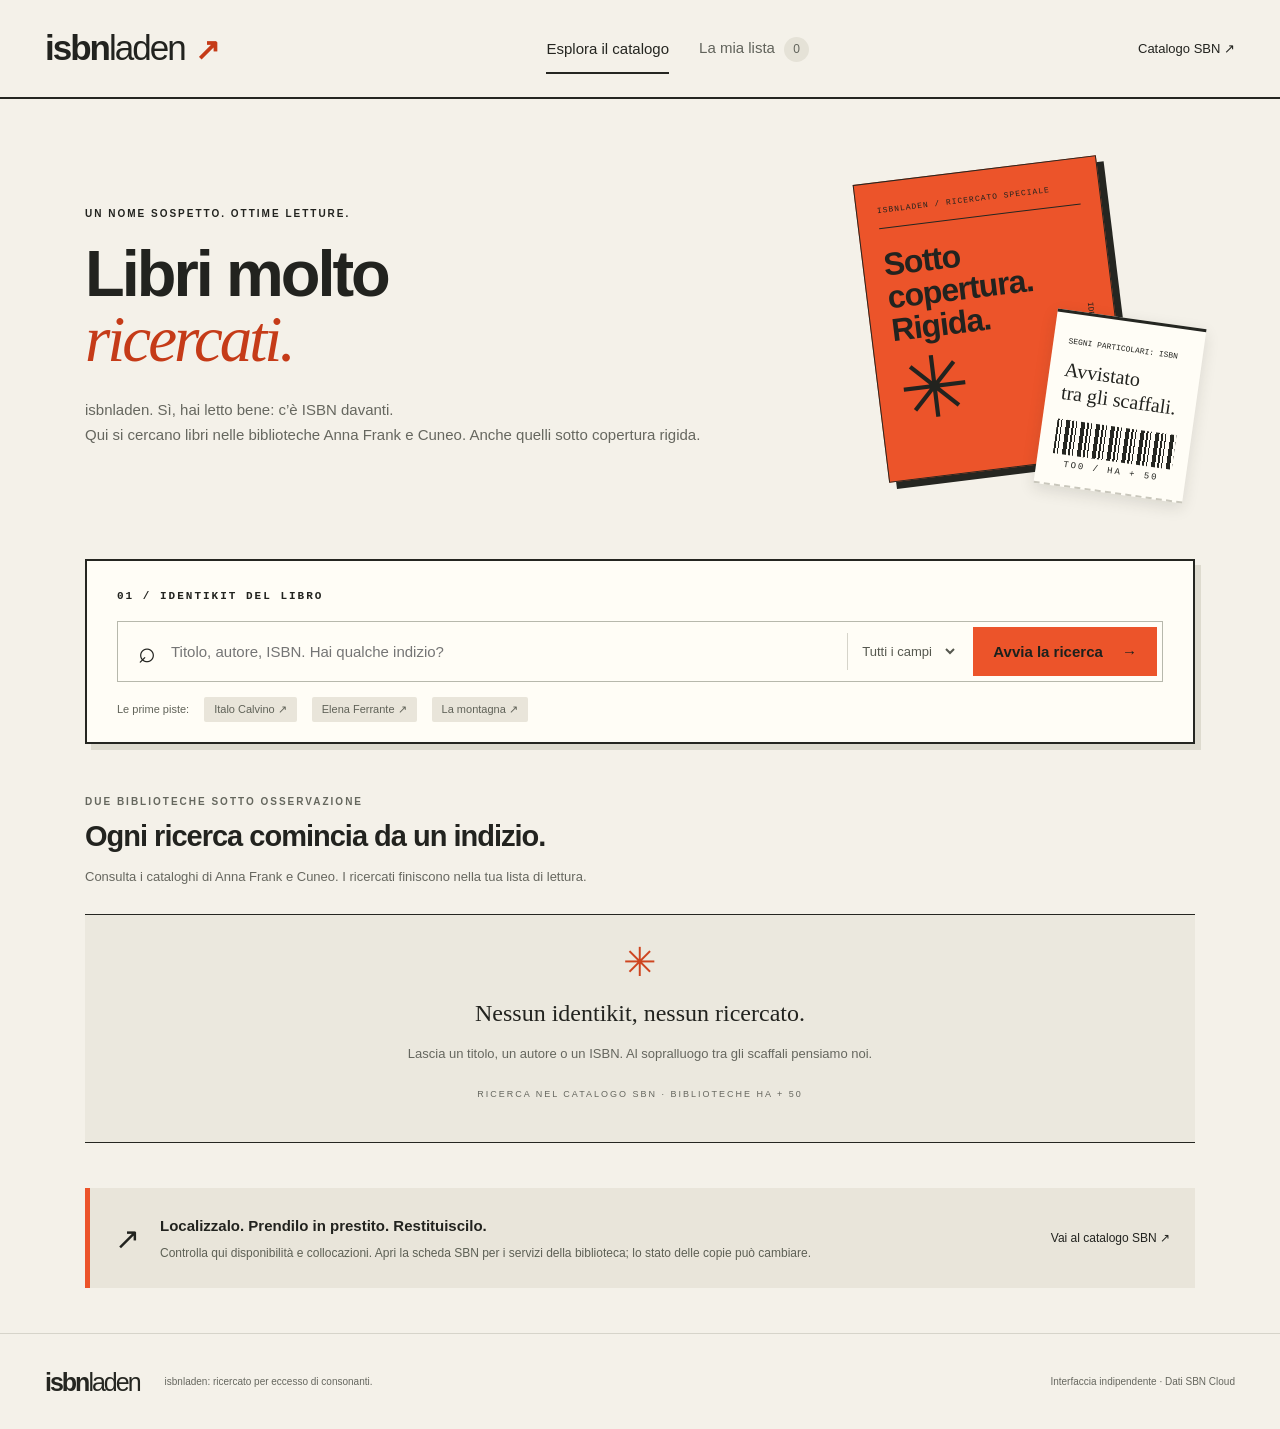
==== index.html @ d039ffd1 "impl: first commit" ====
<!doctype html>
<html lang="it">
<head>
  <meta charset="utf-8">
  <meta name="viewport" content="width=device-width, initial-scale=1">
  <meta name="theme-color" content="#ec542a">
  <title>isbnladen — Libri ricercatissimi</title>
  <link rel="stylesheet" href="css/style.css">
  <script src="js/fn.js" defer></script>
</head>
<body class="biblio">
  <header class="biblio-header">
    <a class="biblio-logo" href="./" aria-label="isbnladen, pagina iniziale">isbn<span class="biblio-wordmark">laden</span><span class="biblio-logo-mark" aria-hidden="true">↗</span></a>
    <nav class="biblio-nav" aria-label="Navigazione principale">
      <button id="catalog-tab" class="biblio-tab" aria-pressed="true" onclick="Biblio.showCatalog()">Esplora il catalogo</button>
      <button id="saved-tab" class="biblio-tab" aria-pressed="false" onclick="Biblio.showSaved()">La mia lista <span id="saved-count">0</span></button>
    </nav>
    <a class="biblio-external" href="https://cloud.sbn.it/opac/TO0/ricercaSemplice" target="_blank" rel="noopener noreferrer">Catalogo SBN ↗</a>
  </header>
  <main class="biblio-main">
    <section class="biblio-hero" aria-labelledby="hero-title">
      <div class="biblio-intro">
        <p class="biblio-eyebrow">UN NOME SOSPETTO. OTTIME LETTURE.</p>
        <h1 id="hero-title">Libri molto<br><em>ricercati.</em></h1>
        <p class="biblio-description">isbnladen. Sì, hai letto bene: c’è ISBN davanti.<br>Qui si cercano libri nelle biblioteche Anna Frank e Cuneo. Anche quelli sotto copertura rigida.</p>
      </div>
      <div class="biblio-art" aria-hidden="true">
        <div class="biblio-poster"><span class="biblio-poster-label">ISBNLADEN / RICERCATO SPECIALE</span><strong>Sotto<br>copertura.<br>Rigida.</strong><span class="biblio-poster-star">✳</span><span class="biblio-poster-foot">IDENTIFICA. LOCALIZZA. LEGGI.</span></div>
        <div class="biblio-ticket"><span>SEGNI PARTICOLARI: ISBN</span><strong>Avvistato<br>tra gli scaffali.</strong><div class="biblio-barcode"></div><small>TO0 / HA + 50</small></div>
      </div>
    </section>
    <section id="search-panel" class="biblio-search" aria-label="Cerca nel catalogo">
      <form onsubmit="Biblio.submit(event)">
        <label class="biblio-label" for="query">01 / IDENTIKIT DEL LIBRO</label>
        <div class="biblio-searchbar"><span aria-hidden="true">⌕</span><input id="query" type="search" placeholder="Titolo, autore, ISBN. Hai qualche indizio?" required maxlength="250" autocomplete="off"><label class="biblio-sr" for="field">Campo di ricerca</label><select id="field"><option value="any">Tutti i campi</option><option value="titolo">Titolo</option><option value="nome">Autore</option><option value="soggetto">Soggetto</option><option value="isbn">ISBN</option></select><button class="biblio-primary" type="submit">Avvia la ricerca <span aria-hidden="true">→</span></button></div>
      </form>
      <div class="biblio-suggestions"><span>Le prime piste:</span><button onclick="Biblio.suggest('Italo Calvino', 'nome')">Italo Calvino ↗</button><button onclick="Biblio.suggest('Elena Ferrante', 'nome')">Elena Ferrante ↗</button><button onclick="Biblio.suggest('montagna', 'any')">La montagna ↗</button></div>
    </section>
    <section class="biblio-results" aria-labelledby="results-title">
      <div class="biblio-results-head"><div><p id="results-eyebrow" class="biblio-eyebrow">DUE BIBLIOTECHE SOTTO OSSERVAZIONE</p><h2 id="results-title">Ogni ricerca comincia da un indizio.</h2></div><label id="sort-wrap" hidden>Ordina per <select id="sort" onchange="Biblio.sort()"><option value="score">Rilevanza</option><option value="datada:desc">Più recenti</option><option value="datada:asc">Meno recenti</option></select></label></div>
      <p id="status" class="biblio-status" role="status" aria-live="polite">Consulta i cataloghi di Anna Frank e Cuneo. I ricercati finiscono nella tua lista di lettura.</p>
      <div id="results" class="biblio-cards"></div>
      <div id="empty" class="biblio-empty"><span aria-hidden="true">✳</span><h3>Nessun identikit, nessun ricercato.</h3><p>Lascia un titolo, un autore o un ISBN.<br>Al sopralluogo tra gli scaffali pensiamo noi.</p><small>RICERCA NEL CATALOGO SBN · BIBLIOTECHE HA + 50</small></div>
      <nav id="pagination" class="biblio-pagination" aria-label="Pagine dei risultati" hidden><button id="previous" onclick="Biblio.page(-1)">← Precedente</button><span id="page-label"></span><button id="next" onclick="Biblio.page(1)">Successiva →</button></nav>
    </section>
    <aside class="biblio-note"><span aria-hidden="true">↗</span><div><strong>Localizzalo. Prendilo in prestito. Restituiscilo.</strong><p>Controlla qui disponibilità e collocazioni. Apri la scheda SBN per i servizi della biblioteca; lo stato delle copie può cambiare.</p></div><a href="https://cloud.sbn.it/opac/TO0/ricercaSemplice" target="_blank" rel="noopener noreferrer">Vai al catalogo SBN ↗</a></aside>
  </main>
  <footer class="biblio-footer"><span class="biblio-logo">isbn<span class="biblio-wordmark">laden</span></span><p>isbnladen: ricercato per eccesso di consonanti.</p><span>Interfaccia indipendente · Dati SBN Cloud</span></footer>
  <noscript>Per cercare attiva JavaScript oppure visita il catalogo SBN tramite il collegamento in alto.</noscript>
</body>
</html>
---- css/style.css ----
/* Foglio CSS sorgente scritto a mano: nessuna compilazione. */
* { box-sizing: border-box; }
body { margin: 0; }
.biblio {
  background: #f4f1e9; color: #22231f; font-family: Arial, Helvetica, sans-serif; font-size: 15px; line-height: 25px;
  & button, & input, & select { font: inherit; }
  & button, & a, & input, & select { -webkit-tap-highlight-color: transparent; }
  & button, & select { cursor: pointer; }
  & a { color: inherit; text-decoration: none; }
  & button { color: inherit; }
  & button:disabled { opacity: .45; cursor: default; }
  & :focus-visible { outline: 3px solid #d33c16; outline-offset: 5px; }
  & [hidden] { display: none !important; }
  & .biblio-header { display: flex; align-items: center; justify-content: space-between; gap: 35px; max-width: 1320px; margin: auto; padding: 25px 45px; border-bottom: 2px solid #252621; }
  & .biblio-logo { font: 800 35px/40px Arial, Helvetica, sans-serif; letter-spacing: -2px; white-space: nowrap; }
  & .biblio-wordmark { font-weight: 400; }
  & .biblio-logo-mark { display: inline-block; margin-left: 10px; color: #c53b18; font-size: 30px; }
  & .biblio-nav { display: flex; gap: 30px; }
  & .biblio-tab { border: 0; background: none; padding: 10px 0; color: #61635b; }
  & .biblio-tab[aria-pressed="true"] { color: #252621; box-shadow: 0 2px #252621; }
  & #saved-count { display: inline-flex; align-items: center; justify-content: center; min-width: 25px; height: 25px; border-radius: 50%; background: #e5e2d7; font-size: 12px; margin-left: 5px; }
  & .biblio-external { font-size: 13px; }
  & .biblio-main { max-width: 1200px; margin: auto; padding: 0 45px; }
  & .biblio-hero { display: flex; align-items: center; justify-content: space-between; gap: 50px; padding: 70px 0 65px; }
  & .biblio-eyebrow { font-size: 10px; letter-spacing: 2px; font-weight: bold; margin: 0 0 15px; }
  & h1 { font: 800 65px/65px Arial, Helvetica, sans-serif; letter-spacing: -3px; margin: 0 0 25px; }
  & h1 em { color: #c53b18; font-weight: normal; font-family: Georgia, serif; }
  & .biblio-description { color: #66675f; font-size: 15px; line-height: 25px; }
  & .biblio-art { position: relative; width: 340px; height: 325px; flex-shrink: 0; }
  & .biblio-poster { position: absolute; top: 0; left: 15px; width: 245px; height: 300px; background: #ec542a; border: 1px solid #252621; padding: 20px; transform: rotate(-7deg); box-shadow: 7px 7px 0 #252621; overflow: hidden; }
  & .biblio-poster-label { display: block; font: 8px/15px monospace; letter-spacing: 1px; border-bottom: 1px solid #252621; padding-bottom: 10px; }
  & .biblio-poster strong { display: block; margin-top: 20px; font: 700 32px/33px Arial, sans-serif; letter-spacing: -1px; }
  & .biblio-poster-star { display: block; font-size: 85px; line-height: 90px; }
  & .biblio-poster-foot { position: absolute; bottom: 15px; right: 15px; font: 8px/15px monospace; writing-mode: vertical-rl; }
  & .biblio-ticket { position: absolute; bottom: 0; right: 0; width: 150px; background: #fffdf6; padding: 20px 15px 10px; transform: rotate(8deg); box-shadow: 0 5px 15px #25262120; border-top: 3px solid #252621; border-bottom: 2px dashed #c9c7bc; }
  & .biblio-ticket > span { display: block; font: 8px/15px monospace; }
  & .biblio-ticket strong { display: block; font: 20px/23px Georgia, serif; margin: 10px 0 15px; }
  & .biblio-barcode { height: 35px; background: repeating-linear-gradient(90deg, #252621 0 2px, transparent 2px 4px, #252621 4px 5px, transparent 5px 9px, #252621 9px 13px, transparent 13px 15px); }
  & .biblio-ticket small { display: block; text-align: center; font: 9px/20px monospace; letter-spacing: 2px; }
  & .biblio-search { background: #fffdf6; border: 2px solid #252621; border-radius: 0; padding: 25px 30px 20px; box-shadow: 6px 6px 0 #dedbcf; }
  & .biblio-label { display: block; font: bold 11px/20px monospace; letter-spacing: 2px; margin-bottom: 15px; }
  & .biblio-searchbar { display: flex; align-items: center; gap: 15px; border: 1px solid #b7b8ac; border-radius: 0; padding: 5px 5px 5px 20px; }
  & .biblio-searchbar > span { font-size: 30px; }
  & input { min-width: 100px; flex: 1; background: transparent; border: 0; padding: 10px 0; }
  & select { background: transparent; border: 0; color: #56584f; padding: 10px; font-size: 13px; }
  & .biblio-searchbar select { border-left: 1px solid #d6d4ca; }
  & .biblio-primary { background: #ec542a; color: #1c211d; font-weight: bold; border: 0; border-radius: 0; padding: 12px 20px; white-space: nowrap; }
  & .biblio-primary span { margin-left: 15px; }
  & .biblio-suggestions { display: flex; flex-wrap: wrap; gap: 15px; align-items: center; margin-top: 15px; font-size: 11px; color: #606258; }
  & .biblio-suggestions button { background: #e9e5da; border: 0; border-radius: 2px; padding: 0 10px; font-size: 11px; }
  & .biblio-results { padding: 45px 0; }
  & .biblio-results-head { display: flex; justify-content: space-between; align-items: center; gap: 20px; }
  & .biblio-results-head .biblio-eyebrow { color: #65675e; margin-bottom: 5px; }
  & h2 { font: bold 29px/35px Arial, sans-serif; letter-spacing: -1px; margin: 0; }
  & .biblio-status { color: #66675f; font-size: 13px; margin: 10px 0 25px; }
  & .biblio-empty { text-align: center; border-top: 1px solid #252621; border-bottom: 1px solid #252621; background: #ebe8de; border-radius: 0; padding: 35px 20px; }
  & .biblio-empty > span { font-size: 40px; color: #ce4520; }
  & h3 { font: 24px/30px Georgia, serif; margin: 15px 0 10px; }
  & .biblio-empty p { font-size: 13px; color: #66675f; }
  & .biblio-empty small { font-size: 9px; letter-spacing: 2px; color: #66675f; }
  & .biblio-cards { display: flex; flex-direction: column; }
  & .biblio-card { display: flex; align-items: flex-start; gap: 25px; padding: 25px 0; border-bottom: 1px solid #d6d4ca; }
  & .biblio-cover { display: flex; align-items: center; justify-content: center; flex-shrink: 0; width: 65px; height: 90px; border-radius: 2px 5px 5px 2px; background: #e7e3d3; box-shadow: inset 5px 0 #25262115; font: 28px Georgia, serif; }
  & .biblio-card:nth-child(3n + 2) .biblio-cover { background: #edb49a; }
  & .biblio-card:nth-child(3n) .biblio-cover { background: #d7dec8; }
  & .biblio-card-content { flex: 1; min-width: 0; }
  & .biblio-card h3 { margin: 0 0 10px; font-size: 22px; overflow-wrap: anywhere; }
  & .biblio-card p { margin: 5px 0; font-size: 13px; color: #61635b; }
  & .biblio-card a { display: inline-block; font-size: 12px; border-bottom: 1px solid #a5a798; margin-top: 10px; }
  & .biblio-save { background: transparent; border: 1px solid #8c8f80; border-radius: 2px; padding: 5px 12px; font-size: 12px; white-space: nowrap; }
  & .biblio-save[aria-pressed="true"] { background: #e0e5d1; }
  & .biblio-pagination { display: flex; justify-content: center; align-items: center; gap: 25px; margin-top: 30px; font-size: 13px; }
  & .biblio-pagination button { background: white; border: 1px solid #8c8f80; border-radius: 2px; padding: 8px 15px; }
  & .biblio-note { display: flex; align-items: center; gap: 20px; padding: 25px; background: #e9e5da; border-radius: 0; border-left: 5px solid #ec542a; margin-bottom: 45px; }
  & .biblio-note > span { font-size: 30px; }
  & .biblio-note p { font-size: 12px; line-height: 20px; margin: 5px 0 0; color: #5d6055; }
  & .biblio-note a { font-size: 12px; margin-left: auto; white-space: nowrap; }
  & .biblio-footer { display: flex; align-items: center; gap: 25px; border-top: 1px solid #d6d4ca; padding: 25px 45px; max-width: 1320px; margin: auto; font-size: 10px; color: #66675f; }
  & .biblio-footer .biblio-logo { font-size: 25px; color: #252621; }
  & .biblio-footer > span:last-child { margin-left: auto; }
  & .biblio-sr { position: absolute; width: 1px; height: 1px; padding: 0; overflow: hidden; clip-path: inset(50%); white-space: nowrap; }
}

.biblio {
  & .biblio-availability { display: flex; align-items: flex-start; flex-direction: column; gap: 5px; margin-top: 15px; font-size: 12px; color: #66675f; }
  & .biblio-availability-badge { display: inline-flex; padding: 0 10px; border-radius: 2px; background: #eeeee6; color: #626756; font-size: 12px; }
  & .biblio-availability-badge[data-state="available"] { background: #e2eddf; color: #285737; }
  & .biblio-availability-badge[data-state="unavailable"] { background: #f4e8d8; color: #855725; }
  & .biblio-availability-details { font-size: 12px; }
  & .biblio-availability-details summary { cursor: pointer; }
  & .biblio-availability-details p { padding: 5px 0; max-width: 750px; font-size: 12px; }
  & .biblio-availability small { font-size: 10px; color: #66675f; }
  & .biblio-availability-retry { border: 0; padding: 0; background: transparent; text-decoration: underline; font-size: 12px; }
}

.biblio {
  & .biblio-library { padding: 15px 0; border-top: 1px solid #d6d4ca; margin-top: 15px; }
  & .biblio-library-name { font-size: 13px; }
  & .biblio-library .biblio-availability { margin-top: 5px; }
}

.biblio {
  & .biblio-primary:hover { background: #f16a43; }
  & .biblio-tab:hover, & .biblio-external:hover, & .biblio-card a:hover { color: #c53b18; }
  & .biblio-save:hover, & .biblio-pagination button:not(:disabled):hover { background: #e9e5da; }
  & ::selection { background: #f3a17e; color: #22231f; }
}
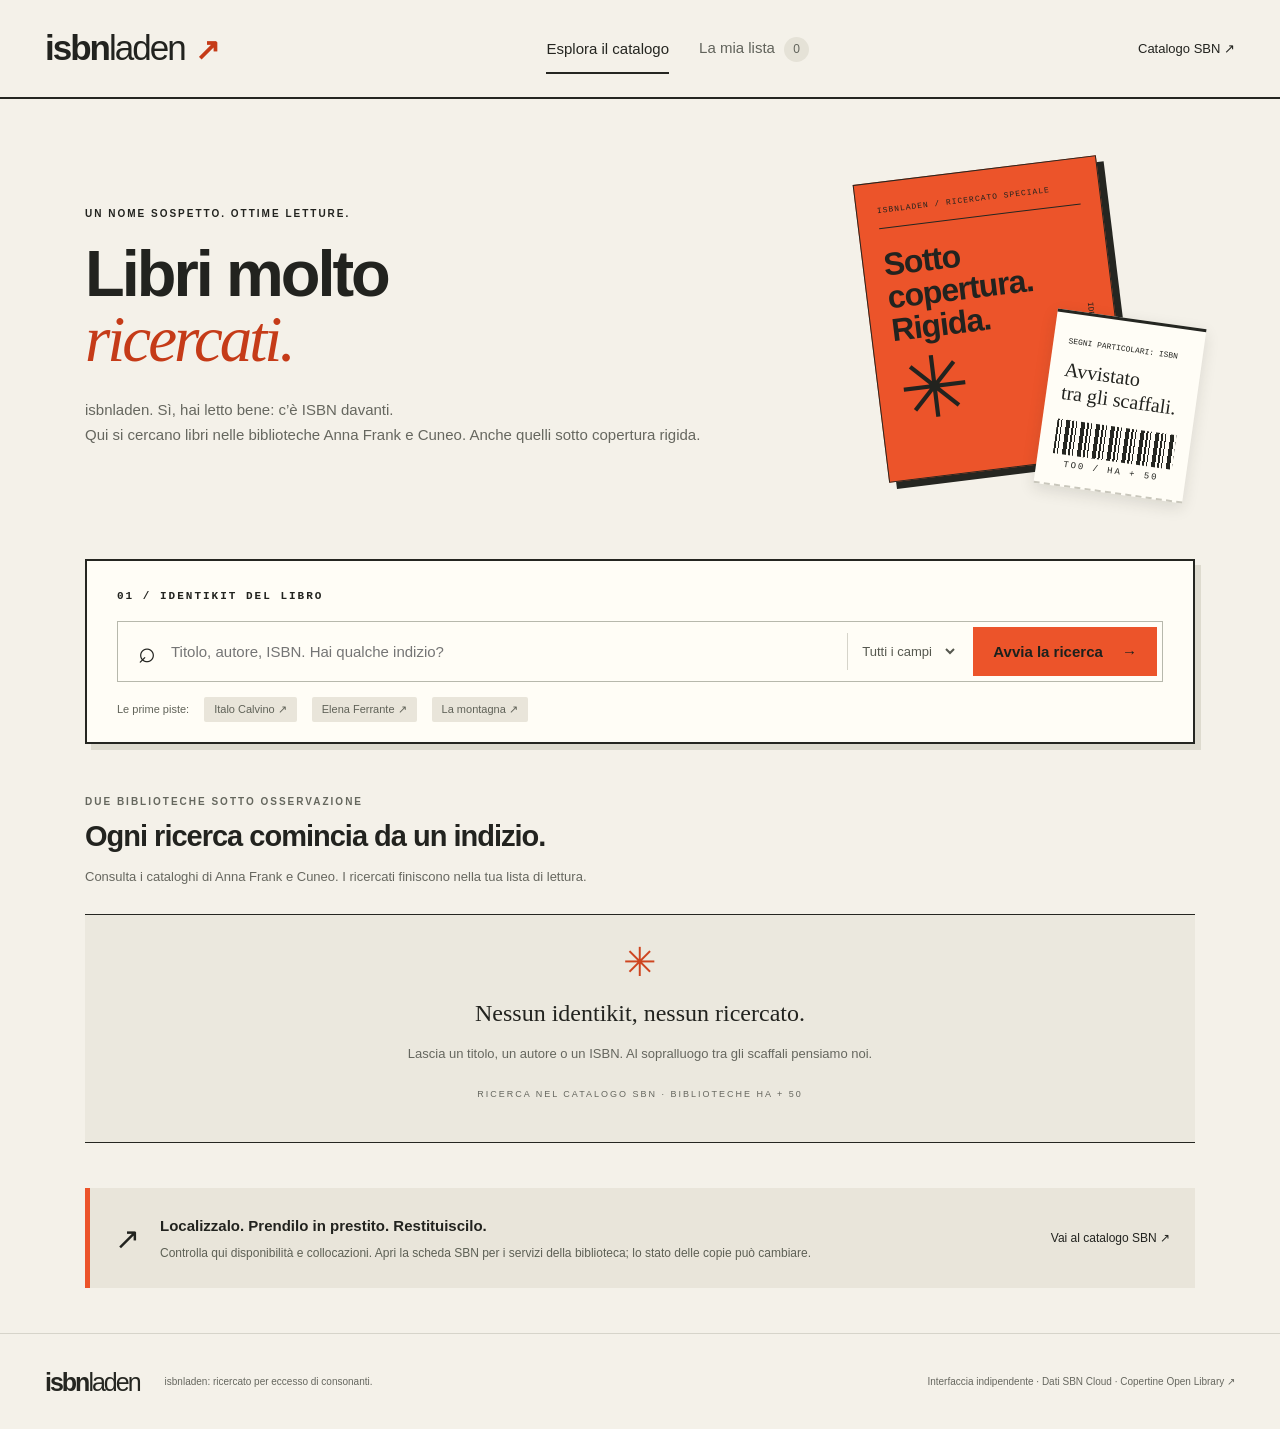
==== commit b040653c: "impl: open cover" ====
--- a/index.html
+++ b/index.html
@@ -45,7 +45,7 @@
     </section>
     <aside class="biblio-note"><span aria-hidden="true">↗</span><div><strong>Localizzalo. Prendilo in prestito. Restituiscilo.</strong><p>Controlla qui disponibilità e collocazioni. Apri la scheda SBN per i servizi della biblioteca; lo stato delle copie può cambiare.</p></div><a href="https://cloud.sbn.it/opac/TO0/ricercaSemplice" target="_blank" rel="noopener noreferrer">Vai al catalogo SBN ↗</a></aside>
   </main>
-  <footer class="biblio-footer"><span class="biblio-logo">isbn<span class="biblio-wordmark">laden</span></span><p>isbnladen: ricercato per eccesso di consonanti.</p><span>Interfaccia indipendente · Dati SBN Cloud</span></footer>
+  <footer class="biblio-footer"><span class="biblio-logo">isbn<span class="biblio-wordmark">laden</span></span><p>isbnladen: ricercato per eccesso di consonanti.</p><span>Interfaccia indipendente · Dati SBN Cloud · Copertine <a href="https://openlibrary.org" target="_blank" rel="noopener noreferrer">Open Library ↗</a></span></footer>
   <noscript>Per cercare attiva JavaScript oppure visita il catalogo SBN tramite il collegamento in alto.</noscript>
 </body>
 </html>
--- a/css/style.css
+++ b/css/style.css
@@ -60,7 +60,10 @@
   & .biblio-empty small { font-size: 9px; letter-spacing: 2px; color: #66675f; }
   & .biblio-cards { display: flex; flex-direction: column; }
   & .biblio-card { display: flex; align-items: flex-start; gap: 25px; padding: 25px 0; border-bottom: 1px solid #d6d4ca; }
-  & .biblio-cover { display: flex; align-items: center; justify-content: center; flex-shrink: 0; width: 65px; height: 90px; border-radius: 2px 5px 5px 2px; background: #e7e3d3; box-shadow: inset 5px 0 #25262115; font: 28px Georgia, serif; }
+  & .biblio-cover { position: relative; display: flex; align-items: center; justify-content: center; flex-shrink: 0; width: 65px; height: 90px; border-radius: 2px 5px 5px 2px; background: #e7e3d3; box-shadow: inset 5px 0 #25262115; font: 28px Georgia, serif; }
+  & .biblio-cover-image { position: absolute; inset: 0; width: 65px; height: 90px; object-fit: contain; opacity: 0; }
+  & .biblio-cover-loaded { color: transparent; box-shadow: none; }
+  & .biblio-cover-loaded .biblio-cover-image { opacity: 1; }
   & .biblio-card:nth-child(3n + 2) .biblio-cover { background: #edb49a; }
   & .biblio-card:nth-child(3n) .biblio-cover { background: #d7dec8; }
   & .biblio-card-content { flex: 1; min-width: 0; }
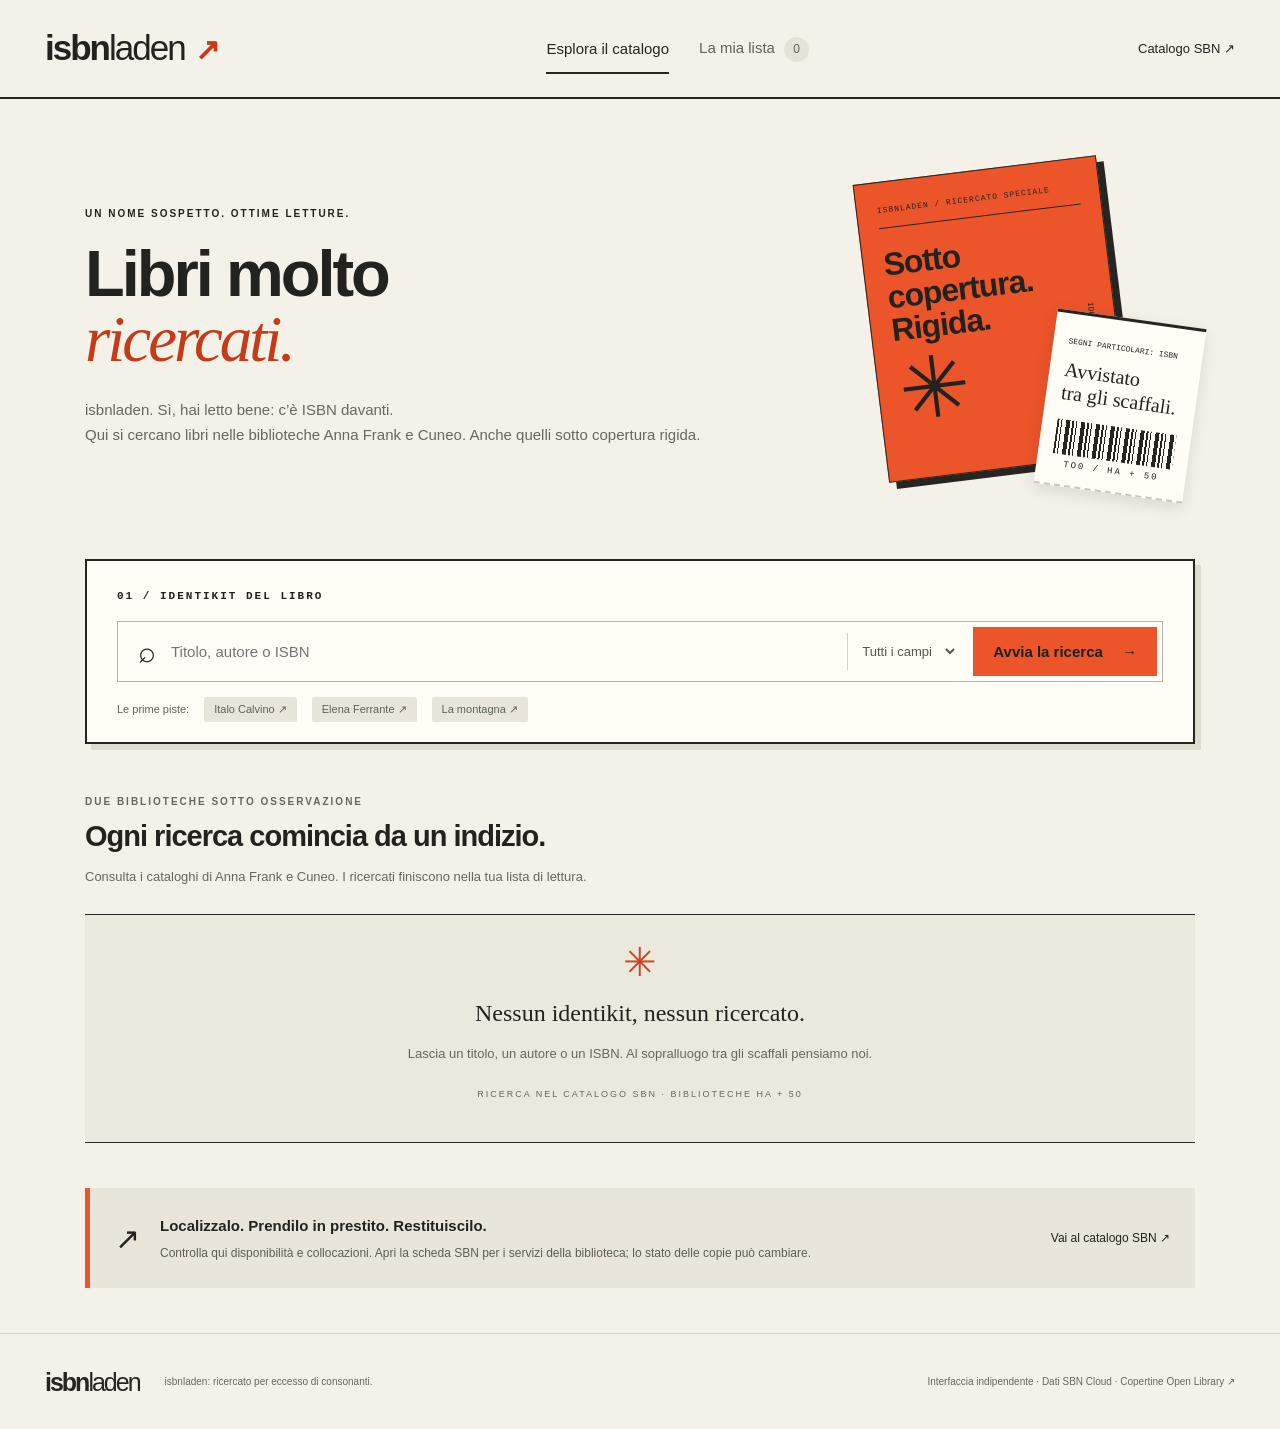
==== commit cf85009e: "impl: favicon e mobile" ====
--- a/index.html
+++ b/index.html
@@ -5,6 +5,7 @@
   <meta name="viewport" content="width=device-width, initial-scale=1">
   <meta name="theme-color" content="#ec542a">
   <title>isbnladen — Libri ricercatissimi</title>
+  <link rel="icon" type="image/svg+xml" href="favicon.svg">
   <link rel="stylesheet" href="css/style.css">
   <script src="js/fn.js" defer></script>
 </head>
@@ -32,7 +33,7 @@
     <section id="search-panel" class="biblio-search" aria-label="Cerca nel catalogo">
       <form onsubmit="Biblio.submit(event)">
         <label class="biblio-label" for="query">01 / IDENTIKIT DEL LIBRO</label>
-        <div class="biblio-searchbar"><span aria-hidden="true">⌕</span><input id="query" type="search" placeholder="Titolo, autore, ISBN. Hai qualche indizio?" required maxlength="250" autocomplete="off"><label class="biblio-sr" for="field">Campo di ricerca</label><select id="field"><option value="any">Tutti i campi</option><option value="titolo">Titolo</option><option value="nome">Autore</option><option value="soggetto">Soggetto</option><option value="isbn">ISBN</option></select><button class="biblio-primary" type="submit">Avvia la ricerca <span aria-hidden="true">→</span></button></div>
+        <div class="biblio-searchbar"><span aria-hidden="true">⌕</span><input id="query" type="search" placeholder="Titolo, autore o ISBN" required maxlength="250" autocomplete="off"><label class="biblio-sr" for="field">Campo di ricerca</label><select id="field"><option value="any">Tutti i campi</option><option value="titolo">Titolo</option><option value="nome">Autore</option><option value="soggetto">Soggetto</option><option value="isbn">ISBN</option></select><button class="biblio-primary" type="submit">Avvia la ricerca <span aria-hidden="true">→</span></button></div>
       </form>
       <div class="biblio-suggestions"><span>Le prime piste:</span><button onclick="Biblio.suggest('Italo Calvino', 'nome')">Italo Calvino ↗</button><button onclick="Biblio.suggest('Elena Ferrante', 'nome')">Elena Ferrante ↗</button><button onclick="Biblio.suggest('montagna', 'any')">La montagna ↗</button></div>
     </section>
--- a/css/style.css
+++ b/css/style.css
@@ -51,7 +51,7 @@
   & .biblio-results { padding: 45px 0; }
   & .biblio-results-head { display: flex; justify-content: space-between; align-items: center; gap: 20px; }
   & .biblio-results-head .biblio-eyebrow { color: #65675e; margin-bottom: 5px; }
-  & h2 { font: bold 29px/35px Arial, sans-serif; letter-spacing: -1px; margin: 0; }
+  & h2 { font: bold 29px/35px Arial, sans-serif; letter-spacing: -1px; margin: 0; overflow-wrap: anywhere; }
   & .biblio-status { color: #66675f; font-size: 13px; margin: 10px 0 25px; }
   & .biblio-empty { text-align: center; border-top: 1px solid #252621; border-bottom: 1px solid #252621; background: #ebe8de; border-radius: 0; padding: 35px 20px; }
   & .biblio-empty > span { font-size: 40px; color: #ce4520; }
@@ -66,7 +66,7 @@
   & .biblio-cover-loaded .biblio-cover-image { opacity: 1; }
   & .biblio-card:nth-child(3n + 2) .biblio-cover { background: #edb49a; }
   & .biblio-card:nth-child(3n) .biblio-cover { background: #d7dec8; }
-  & .biblio-card-content { flex: 1; min-width: 0; }
+  & .biblio-card-content { flex: 1; min-width: 0; overflow-wrap: anywhere; }
   & .biblio-card h3 { margin: 0 0 10px; font-size: 22px; overflow-wrap: anywhere; }
   & .biblio-card p { margin: 5px 0; font-size: 13px; color: #61635b; }
   & .biblio-card a { display: inline-block; font-size: 12px; border-bottom: 1px solid #a5a798; margin-top: 10px; }
@@ -108,3 +108,83 @@
   & .biblio-save:hover, & .biblio-pagination button:not(:disabled):hover { background: #e9e5da; }
   & ::selection { background: #f3a17e; color: #22231f; }
 }
+
+/* Tablet: lascia spazio al testo e porta la ricerca su due righe. */
+@media (max-width: 1000px) {
+  .biblio {
+    & .biblio-header { flex-wrap: wrap; gap: 15px 25px; padding: 20px 30px; }
+    & .biblio-nav { order: 1; width: 100%; }
+    & .biblio-main { padding: 0 30px; }
+    & .biblio-hero { gap: 25px; padding: 45px 0; }
+    & h1 { font-size: 55px; line-height: 55px; }
+    & .biblio-art { width: 300px; }
+    & .biblio-searchbar { flex-wrap: wrap; padding: 10px; }
+    & .biblio-searchbar input { flex-basis: calc(100% - 50px); min-width: 0; }
+    & .biblio-searchbar select { flex: 1; border-left: 0; }
+    & .biblio-results-head { flex-wrap: wrap; }
+    & .biblio-results-head > div { min-width: 0; }
+    & .biblio-note { flex-wrap: wrap; }
+    & .biblio-note > div { flex: 1; min-width: 0; }
+    & .biblio-note a { margin-left: 45px; }
+    & .biblio-footer { flex-wrap: wrap; gap: 10px 25px; padding: 25px 30px; }
+    & .biblio-footer > span:last-child { width: 100%; margin-left: 0; }
+  }
+}
+
+/* Smartphone: controlli comodi al tocco e schede a tutta larghezza. */
+@media (max-width: 600px) {
+  .biblio {
+    & .biblio-header { padding: 15px 20px; gap: 15px 10px; }
+    & .biblio-logo { font-size: 30px; line-height: 35px; }
+    & .biblio-logo-mark { margin-left: 5px; font-size: 25px; }
+    & .biblio-external { font-size: 11px; padding: 10px 0; }
+    & .biblio-nav { justify-content: space-between; gap: 10px; }
+    & .biblio-tab { font-size: 14px; min-height: 45px; }
+    & .biblio-main { padding: 0 20px; }
+    & .biblio-hero { flex-direction: column; align-items: flex-start; gap: 25px; padding: 35px 0; }
+    & .biblio-eyebrow { letter-spacing: 1px; }
+    & h1 { font-size: 50px; line-height: 50px; letter-spacing: -2px; margin-bottom: 20px; }
+    & .biblio-description { margin-bottom: 0; }
+    & .biblio-art { align-self: center; width: 270px; height: 265px; margin: 10px 0; }
+    & .biblio-poster { width: 200px; height: 245px; padding: 15px; }
+    & .biblio-poster-label { font-size: 7px; letter-spacing: 0; }
+    & .biblio-poster strong { font-size: 25px; line-height: 25px; margin-top: 15px; }
+    & .biblio-poster-star { font-size: 65px; line-height: 70px; }
+    & .biblio-ticket { width: 130px; padding: 15px 10px 10px; }
+    & .biblio-ticket strong { font-size: 18px; line-height: 20px; }
+    & .biblio-search { padding: 20px 15px; box-shadow: 4px 4px 0 #dedbcf; }
+    & .biblio-label { letter-spacing: 1px; }
+    & .biblio-searchbar { gap: 10px; }
+    & .biblio-searchbar > span { display: none; }
+    & .biblio-searchbar input { flex-basis: 100%; width: 100%; }
+    & .biblio-searchbar select { width: 100%; flex-basis: 100%; border-top: 1px solid #d6d4ca; }
+    & input, & select { font-size: 16px; min-height: 45px; }
+    & .biblio-primary { width: 100%; min-height: 45px; padding: 10px 15px; }
+    & .biblio-suggestions { gap: 10px; }
+    & .biblio-suggestions > span { width: 100%; }
+    & .biblio-suggestions button { min-height: 45px; padding: 5px 10px; font-size: 12px; }
+    & .biblio-results { padding: 35px 0; }
+    & .biblio-results-head { gap: 10px; }
+    & h2 { font-size: 25px; line-height: 30px; }
+    & #sort-wrap { display: flex; align-items: center; flex-wrap: wrap; }
+    & .biblio-empty { padding: 30px 15px; }
+    & .biblio-empty small { letter-spacing: 1px; }
+    & .biblio-card { flex-wrap: wrap; gap: 15px; }
+    & .biblio-cover { order: 0; }
+    & .biblio-save { order: 1; margin-left: auto; min-height: 45px; }
+    & .biblio-card-content { order: 2; flex-basis: 100%; }
+    & .biblio-card a { min-height: 45px; padding: 10px 0; }
+    & .biblio-availability { max-width: 100%; }
+    & .biblio-availability-details { min-width: 0; max-width: 100%; }
+    & .biblio-availability-details summary, & .biblio-availability-retry { min-height: 45px; padding: 10px 0; }
+    & .biblio-pagination { flex-wrap: wrap; gap: 10px; }
+    & #page-label { order: -1; width: 100%; text-align: center; }
+    & .biblio-pagination button { min-height: 45px; padding: 10px 15px; }
+    & .biblio-note { padding: 20px 15px; gap: 10px; margin-bottom: 30px; }
+    & .biblio-note > span { display: none; }
+    & .biblio-note > div { flex-basis: 100%; }
+    & .biblio-note a { margin-left: 0; min-height: 45px; padding: 10px 0; white-space: normal; }
+    & .biblio-footer { flex-direction: column; align-items: flex-start; gap: 10px; padding: 25px 20px; }
+    & .biblio-footer p { margin: 0; }
+  }
+}
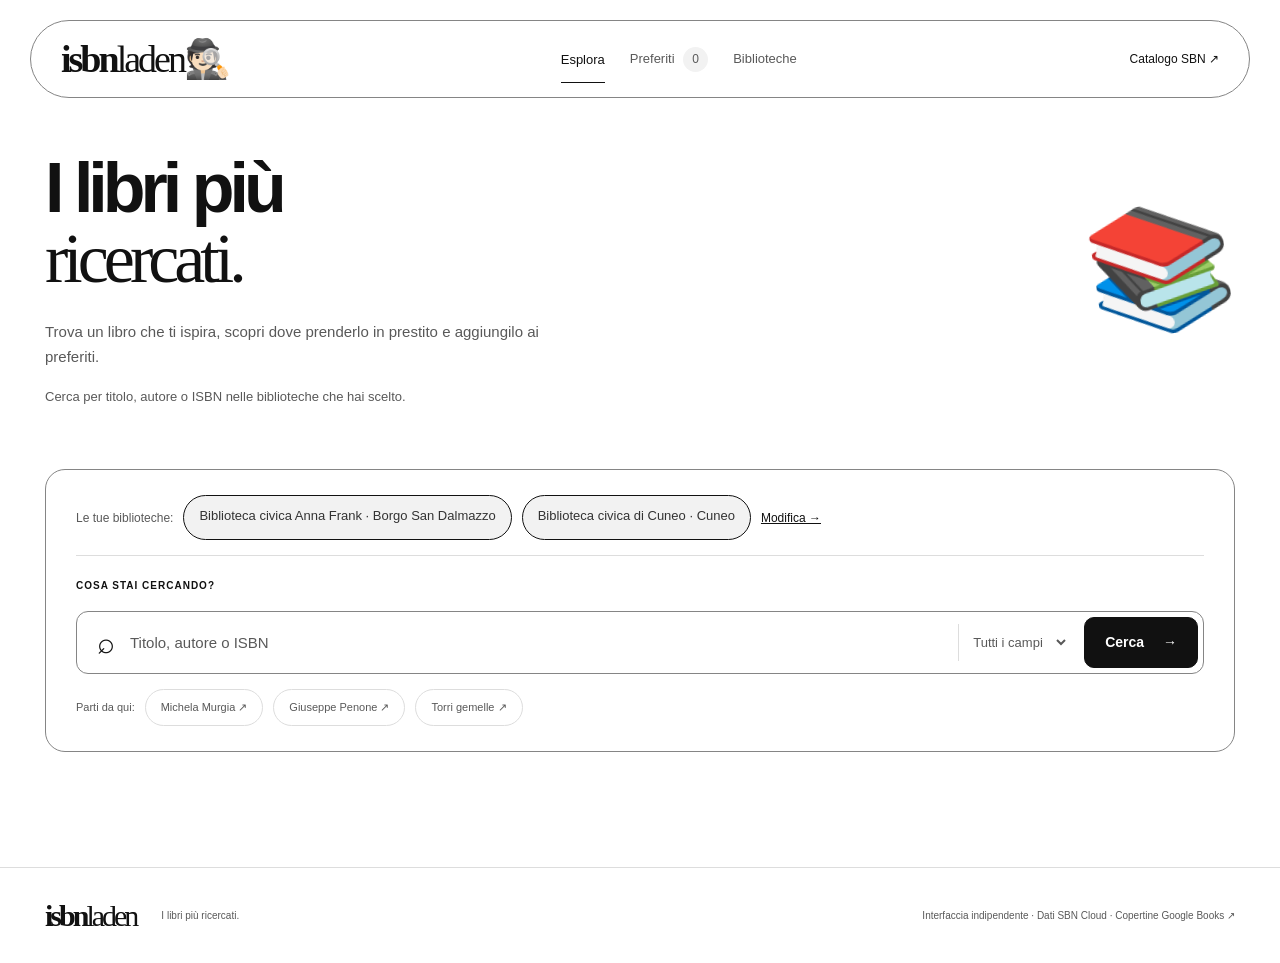
==== commit ad9bc092: "impl" ====
--- a/index.html
+++ b/index.html
@@ -3,50 +3,46 @@
 <head>
   <meta charset="utf-8">
   <meta name="viewport" content="width=device-width, initial-scale=1">
-  <meta name="theme-color" content="#ec542a">
-  <title>isbnladen — Libri ricercatissimi</title>
+  <meta name="theme-color" content="#ffffff">
+  <title>isbnladen — La tua prossima lettura</title>
   <link rel="icon" type="image/svg+xml" href="favicon.svg">
   <link rel="stylesheet" href="css/style.css">
   <script src="js/fn.js" defer></script>
 </head>
 <body class="biblio">
   <header class="biblio-header">
-    <a class="biblio-logo" href="./" aria-label="isbnladen, pagina iniziale">isbn<span class="biblio-wordmark">laden</span><span class="biblio-logo-mark" aria-hidden="true">↗</span></a>
+    <a class="biblio-logo" href="./" aria-label="isbnladen, pagina iniziale">isbn<span class="biblio-wordmark">laden</span>🕵🏻</a>
     <nav class="biblio-nav" aria-label="Navigazione principale">
-      <button id="catalog-tab" class="biblio-tab" aria-pressed="true" onclick="Biblio.showCatalog()">Esplora il catalogo</button>
-      <button id="saved-tab" class="biblio-tab" aria-pressed="false" onclick="Biblio.showSaved()">La mia lista <span id="saved-count">0</span></button>
+      <button id="catalog-tab" class="biblio-tab" aria-pressed="true" onclick="Biblio.showCatalog()">Esplora</button>
+      <button id="saved-tab" class="biblio-tab" aria-pressed="false" onclick="Biblio.showSaved()">Preferiti <span id="saved-count">0</span></button>
+      <a id="libraries-tab" class="biblio-tab" href="?view=libraries" onclick="Biblio.navigate(event, 'libraries')">Biblioteche</a>
     </nav>
     <a class="biblio-external" href="https://cloud.sbn.it/opac/TO0/ricercaSemplice" target="_blank" rel="noopener noreferrer">Catalogo SBN ↗</a>
   </header>
   <main class="biblio-main">
-    <section class="biblio-hero" aria-labelledby="hero-title">
-      <div class="biblio-intro">
-        <p class="biblio-eyebrow">UN NOME SOSPETTO. OTTIME LETTURE.</p>
-        <h1 id="hero-title">Libri molto<br><em>ricercati.</em></h1>
-        <p class="biblio-description">isbnladen. Sì, hai letto bene: c’è ISBN davanti.<br>Qui si cercano libri nelle biblioteche Anna Frank e Cuneo. Anche quelli sotto copertura rigida.</p>
-      </div>
-      <div class="biblio-art" aria-hidden="true">
-        <div class="biblio-poster"><span class="biblio-poster-label">ISBNLADEN / RICERCATO SPECIALE</span><strong>Sotto<br>copertura.<br>Rigida.</strong><span class="biblio-poster-star">✳</span><span class="biblio-poster-foot">IDENTIFICA. LOCALIZZA. LEGGI.</span></div>
-        <div class="biblio-ticket"><span>SEGNI PARTICOLARI: ISBN</span><strong>Avvistato<br>tra gli scaffali.</strong><div class="biblio-barcode"></div><small>TO0 / HA + 50</small></div>
-      </div>
+    <section class="biblio-intro" aria-labelledby="hero-title">
+      <span id="hero-emoji" class="biblio-intro-emoji" aria-hidden="true">📚</span>
+      <h1 id="hero-title"><span id="hero-heading">I libri più</span><br><em id="hero-emphasis">ricercati.</em></h1>
+      <p id="hero-description" class="biblio-description">Trova il libro che cerchi, scopri dove prenderlo in prestito e aggiungilo ai preferiti.</p>
+      <p id="hero-note" class="biblio-status">Cerca per titolo, autore o ISBN nelle biblioteche che hai scelto.</p>
     </section>
     <section id="search-panel" class="biblio-search" aria-label="Cerca nel catalogo">
+      <p class="biblio-selection-summary">Le tue biblioteche: <span id="selected-libraries-summary" class="biblio-selection-tags"></span> <a href="?view=libraries" onclick="Biblio.navigate(event, 'libraries')">Modifica →</a></p>
       <form onsubmit="Biblio.submit(event)">
-        <label class="biblio-label" for="query">01 / IDENTIKIT DEL LIBRO</label>
-        <div class="biblio-searchbar"><span aria-hidden="true">⌕</span><input id="query" type="search" placeholder="Titolo, autore o ISBN" required maxlength="250" autocomplete="off"><label class="biblio-sr" for="field">Campo di ricerca</label><select id="field"><option value="any">Tutti i campi</option><option value="titolo">Titolo</option><option value="nome">Autore</option><option value="soggetto">Soggetto</option><option value="isbn">ISBN</option></select><button class="biblio-primary" type="submit">Avvia la ricerca <span aria-hidden="true">→</span></button></div>
+        <label class="biblio-label" for="query">COSA STAI CERCANDO?</label>
+        <div class="biblio-searchbar"><span aria-hidden="true">⌕</span><input id="query" type="search" placeholder="Titolo, autore o ISBN" required maxlength="250" autocomplete="off"><label class="biblio-sr" for="field">Campo di ricerca</label><select id="field"><option value="any">Tutti i campi</option><option value="titolo">Titolo</option><option value="nome">Autore</option><option value="soggetto">Soggetto</option><option value="isbn">ISBN</option></select><button class="biblio-primary" type="submit">Cerca <span aria-hidden="true">→</span></button></div>
       </form>
-      <div class="biblio-suggestions"><span>Le prime piste:</span><button onclick="Biblio.suggest('Italo Calvino', 'nome')">Italo Calvino ↗</button><button onclick="Biblio.suggest('Elena Ferrante', 'nome')">Elena Ferrante ↗</button><button onclick="Biblio.suggest('montagna', 'any')">La montagna ↗</button></div>
+      <div class="biblio-suggestions"><span>Parti da qui:</span><button onclick="Biblio.suggest('Michela Murgia', 'nome')">Michela Murgia ↗</button><button onclick="Biblio.suggest('Giuseppe Penone', 'nome')">Giuseppe Penone ↗</button><button onclick="Biblio.suggest('torri gemelle', 'any')">Torri gemelle ↗</button></div>
     </section>
-    <section class="biblio-results" aria-labelledby="results-title">
-      <div class="biblio-results-head"><div><p id="results-eyebrow" class="biblio-eyebrow">DUE BIBLIOTECHE SOTTO OSSERVAZIONE</p><h2 id="results-title">Ogni ricerca comincia da un indizio.</h2></div><label id="sort-wrap" hidden>Ordina per <select id="sort" onchange="Biblio.sort()"><option value="score">Rilevanza</option><option value="datada:desc">Più recenti</option><option value="datada:asc">Meno recenti</option></select></label></div>
-      <p id="status" class="biblio-status" role="status" aria-live="polite">Consulta i cataloghi di Anna Frank e Cuneo. I ricercati finiscono nella tua lista di lettura.</p>
+    <section id="results-panel" class="biblio-results" hidden aria-label="Libri">
+      <div id="results-head" class="biblio-results-head"><div><h2 id="results-title"></h2></div><label id="sort-wrap" hidden>Ordina per <select id="sort" onchange="Biblio.sort()"><option value="score">Rilevanza</option><option value="datada:desc">Più recenti</option><option value="datada:asc">Meno recenti</option></select></label></div>
+      <p id="status" class="biblio-status" role="status" aria-live="polite"></p>
       <div id="results" class="biblio-cards"></div>
-      <div id="empty" class="biblio-empty"><span aria-hidden="true">✳</span><h3>Nessun identikit, nessun ricercato.</h3><p>Lascia un titolo, un autore o un ISBN.<br>Al sopralluogo tra gli scaffali pensiamo noi.</p><small>RICERCA NEL CATALOGO SBN · BIBLIOTECHE HA + 50</small></div>
       <nav id="pagination" class="biblio-pagination" aria-label="Pagine dei risultati" hidden><button id="previous" onclick="Biblio.page(-1)">← Precedente</button><span id="page-label"></span><button id="next" onclick="Biblio.page(1)">Successiva →</button></nav>
     </section>
-    <aside class="biblio-note"><span aria-hidden="true">↗</span><div><strong>Localizzalo. Prendilo in prestito. Restituiscilo.</strong><p>Controlla qui disponibilità e collocazioni. Apri la scheda SBN per i servizi della biblioteca; lo stato delle copie può cambiare.</p></div><a href="https://cloud.sbn.it/opac/TO0/ricercaSemplice" target="_blank" rel="noopener noreferrer">Vai al catalogo SBN ↗</a></aside>
+    <div id="libraries-view" class="biblio-directory" hidden></div>
   </main>
-  <footer class="biblio-footer"><span class="biblio-logo">isbn<span class="biblio-wordmark">laden</span></span><p>isbnladen: ricercato per eccesso di consonanti.</p><span>Interfaccia indipendente · Dati SBN Cloud · Copertine <a href="https://openlibrary.org" target="_blank" rel="noopener noreferrer">Open Library ↗</a></span></footer>
+  <footer class="biblio-footer"><span class="biblio-logo">isbn<span class="biblio-wordmark">laden</span></span><p>I libri più ricercati.</p><span>Interfaccia indipendente · Dati SBN Cloud · Copertine <a href="https://books.google.com" target="_blank" rel="noopener noreferrer">Google Books ↗</a></span></footer>
   <noscript>Per cercare attiva JavaScript oppure visita il catalogo SBN tramite il collegamento in alto.</noscript>
 </body>
 </html>
--- a/css/style.css
+++ b/css/style.css
@@ -2,111 +2,134 @@
 * { box-sizing: border-box; }
 body { margin: 0; }
 .biblio {
-  background: #f4f1e9; color: #22231f; font-family: Arial, Helvetica, sans-serif; font-size: 15px; line-height: 25px;
+  /* Palette in bianco e nero condivisa da catalogo e biblioteche. */
+  --color-paper: #ffffff;
+  --color-surface: #ffffff;
+  --color-field: var(--color-surface);
+  --color-ink: #111111;
+  --color-muted: #595959;
+  --color-border: #858585;
+  --color-divider: #dddddd;
+  --color-accent: #111111;
+  --color-accent-hover: #333333;
+  --color-on-accent: var(--color-surface);
+  --color-soft: #f2f2f2;
+  --color-selected: var(--color-soft);
+  --color-selected-hover: var(--color-divider);
+  --color-success-bg: #e3f3e8;
+  --color-success: #22633b;
+  --color-warning-bg: #fff0dc;
+  --color-warning: #87500c;
+  color-scheme: light;
+  background: var(--color-paper); color: var(--color-ink); font-family: Arial, Helvetica, sans-serif; font-size: 15px; line-height: 25px;
   & button, & input, & select { font: inherit; }
   & button, & a, & input, & select { -webkit-tap-highlight-color: transparent; }
   & button, & select { cursor: pointer; }
   & a { color: inherit; text-decoration: none; }
   & button { color: inherit; }
-  & button:disabled { opacity: .45; cursor: default; }
-  & :focus-visible { outline: 3px solid #d33c16; outline-offset: 5px; }
+  & button:disabled { background: var(--color-soft); color: var(--color-muted); border-color: var(--color-divider); opacity: 1; cursor: default; }
+  & :focus-visible { outline: 3px solid var(--color-accent); outline-offset: 5px; }
   & [hidden] { display: none !important; }
-  & .biblio-header { display: flex; align-items: center; justify-content: space-between; gap: 35px; max-width: 1320px; margin: auto; padding: 25px 45px; border-bottom: 2px solid #252621; }
-  & .biblio-logo { font: 800 35px/40px Arial, Helvetica, sans-serif; letter-spacing: -2px; white-space: nowrap; }
-  & .biblio-wordmark { font-weight: 400; }
-  & .biblio-logo-mark { display: inline-block; margin-left: 10px; color: #c53b18; font-size: 30px; }
-  & .biblio-nav { display: flex; gap: 30px; }
-  & .biblio-tab { border: 0; background: none; padding: 10px 0; color: #61635b; }
-  & .biblio-tab[aria-pressed="true"] { color: #252621; box-shadow: 0 2px #252621; }
-  & #saved-count { display: inline-flex; align-items: center; justify-content: center; min-width: 25px; height: 25px; border-radius: 50%; background: #e5e2d7; font-size: 12px; margin-left: 5px; }
+  & .biblio-header { display: flex; align-items: center; justify-content: space-between; gap: 35px; max-width: 1320px; margin: auto; padding: 25px 45px; border-bottom: 2px solid var(--color-ink); }
+  & .biblio-logo { font: 900 35px/40px Arial, Helvetica, sans-serif; letter-spacing: -2px; white-space: nowrap; }
+  & .biblio-wordmark { font-weight: 900; }
+  & .biblio-logo-mark { display: inline-flex; align-items: center; justify-content: center; width: 35px; height: 35px; margin-left: 10px; color: var(--color-ink); background: var(--color-selected); font-size: 30px; border-radius: 50%; }
+  & .biblio-nav { display: flex; flex-wrap: wrap; gap: 10px 30px; }
+  & .biblio-tab { border: 0; background: none; padding: 10px 0; color: var(--color-muted); }
+  & .biblio-tab[aria-pressed="true"], & .biblio-tab[aria-current="page"] { color: var(--color-ink); box-shadow: 0 2px var(--color-ink); }
+  & #saved-count { display: inline-flex; align-items: center; justify-content: center; min-width: 25px; height: 25px; border-radius: 50%; background: var(--color-soft); font-size: 12px; margin-left: 5px; }
   & .biblio-external { font-size: 13px; }
-  & .biblio-main { max-width: 1200px; margin: auto; padding: 0 45px; }
-  & .biblio-hero { display: flex; align-items: center; justify-content: space-between; gap: 50px; padding: 70px 0 65px; }
+  & .biblio-main { max-width: 1320px; margin: auto; padding: 0 45px; }
+  & .biblio-hero { padding: 45px 0 35px; }
   & .biblio-eyebrow { font-size: 10px; letter-spacing: 2px; font-weight: bold; margin: 0 0 15px; }
-  & h1 { font: 800 65px/65px Arial, Helvetica, sans-serif; letter-spacing: -3px; margin: 0 0 25px; }
-  & h1 em { color: #c53b18; font-weight: normal; font-family: Georgia, serif; }
-  & .biblio-description { color: #66675f; font-size: 15px; line-height: 25px; }
-  & .biblio-art { position: relative; width: 340px; height: 325px; flex-shrink: 0; }
-  & .biblio-poster { position: absolute; top: 0; left: 15px; width: 245px; height: 300px; background: #ec542a; border: 1px solid #252621; padding: 20px; transform: rotate(-7deg); box-shadow: 7px 7px 0 #252621; overflow: hidden; }
-  & .biblio-poster-label { display: block; font: 8px/15px monospace; letter-spacing: 1px; border-bottom: 1px solid #252621; padding-bottom: 10px; }
-  & .biblio-poster strong { display: block; margin-top: 20px; font: 700 32px/33px Arial, sans-serif; letter-spacing: -1px; }
-  & .biblio-poster-star { display: block; font-size: 85px; line-height: 90px; }
-  & .biblio-poster-foot { position: absolute; bottom: 15px; right: 15px; font: 8px/15px monospace; writing-mode: vertical-rl; }
-  & .biblio-ticket { position: absolute; bottom: 0; right: 0; width: 150px; background: #fffdf6; padding: 20px 15px 10px; transform: rotate(8deg); box-shadow: 0 5px 15px #25262120; border-top: 3px solid #252621; border-bottom: 2px dashed #c9c7bc; }
-  & .biblio-ticket > span { display: block; font: 8px/15px monospace; }
-  & .biblio-ticket strong { display: block; font: 20px/23px Georgia, serif; margin: 10px 0 15px; }
-  & .biblio-barcode { height: 35px; background: repeating-linear-gradient(90deg, #252621 0 2px, transparent 2px 4px, #252621 4px 5px, transparent 5px 9px, #252621 9px 13px, transparent 13px 15px); }
-  & .biblio-ticket small { display: block; text-align: center; font: 9px/20px monospace; letter-spacing: 2px; }
-  & .biblio-search { background: #fffdf6; border: 2px solid #252621; border-radius: 0; padding: 25px 30px 20px; box-shadow: 6px 6px 0 #dedbcf; }
+  & h1 { font: 900 70px/65px Arial, Helvetica, sans-serif; letter-spacing: -3px; margin: 0 0 25px; }
+  & h1 em { color: var(--color-accent); font-weight: 900; font-style: normal; }
+  & .biblio-description { color: var(--color-muted); font-size: 15px; line-height: 25px; }
+  & .biblio-search { background: var(--color-surface); border: 1px solid var(--color-border); border-radius: 5px; padding: 25px 30px 20px; box-shadow: none; }
   & .biblio-label { display: block; font: bold 11px/20px monospace; letter-spacing: 2px; margin-bottom: 15px; }
-  & .biblio-searchbar { display: flex; align-items: center; gap: 15px; border: 1px solid #b7b8ac; border-radius: 0; padding: 5px 5px 5px 20px; }
+  & .biblio-searchbar { display: flex; align-items: center; gap: 15px; border: 1px solid var(--color-border); border-radius: 0; padding: 5px 5px 5px 20px; }
   & .biblio-searchbar > span { font-size: 30px; }
-  & input { min-width: 100px; flex: 1; background: transparent; border: 0; padding: 10px 0; }
-  & select { background: transparent; border: 0; color: #56584f; padding: 10px; font-size: 13px; }
-  & .biblio-searchbar select { border-left: 1px solid #d6d4ca; }
-  & .biblio-primary { background: #ec542a; color: #1c211d; font-weight: bold; border: 0; border-radius: 0; padding: 12px 20px; white-space: nowrap; }
+  & input { color: var(--color-ink); min-width: 100px; flex: 1; background: transparent; border: 0; padding: 10px 0; }
+  & select { background: transparent; border: 0; color: var(--color-muted); padding: 10px; font-size: 13px; }
+  & .biblio-searchbar select { border-left: 1px solid var(--color-divider); }
+  & .biblio-primary { background: var(--color-accent); color: var(--color-on-accent); font-weight: bold; border: 1px solid var(--color-accent); border-radius: 3px; padding: 12px 20px; white-space: nowrap; }
   & .biblio-primary span { margin-left: 15px; }
-  & .biblio-suggestions { display: flex; flex-wrap: wrap; gap: 15px; align-items: center; margin-top: 15px; font-size: 11px; color: #606258; }
-  & .biblio-suggestions button { background: #e9e5da; border: 0; border-radius: 2px; padding: 0 10px; font-size: 11px; }
+  & .biblio-suggestions { display: flex; flex-wrap: wrap; gap: 15px; align-items: center; margin-top: 15px; font-size: 11px; color: var(--color-muted); }
+  & .biblio-suggestions button { background: var(--color-soft); border: 0; border-radius: 2px; padding: 0 10px; font-size: 11px; }
   & .biblio-results { padding: 45px 0; }
   & .biblio-results-head { display: flex; justify-content: space-between; align-items: center; gap: 20px; }
-  & .biblio-results-head .biblio-eyebrow { color: #65675e; margin-bottom: 5px; }
+  & .biblio-results-head .biblio-eyebrow { color: var(--color-muted); margin-bottom: 5px; }
   & h2 { font: bold 29px/35px Arial, sans-serif; letter-spacing: -1px; margin: 0; overflow-wrap: anywhere; }
-  & .biblio-status { color: #66675f; font-size: 13px; margin: 10px 0 25px; }
-  & .biblio-empty { text-align: center; border-top: 1px solid #252621; border-bottom: 1px solid #252621; background: #ebe8de; border-radius: 0; padding: 35px 20px; }
-  & .biblio-empty > span { font-size: 40px; color: #ce4520; }
-  & h3 { font: 24px/30px Georgia, serif; margin: 15px 0 10px; }
-  & .biblio-empty p { font-size: 13px; color: #66675f; }
-  & .biblio-empty small { font-size: 9px; letter-spacing: 2px; color: #66675f; }
+  & .biblio-status { color: var(--color-muted); font-size: 13px; margin: 10px 0 25px; }
+  & .biblio-empty { text-align: center; border-top: 1px solid var(--color-ink); border-bottom: 1px solid var(--color-ink); background: var(--color-soft); border-radius: 0; padding: 35px 20px; }
+  & .biblio-empty > span { font-size: 40px; color: var(--color-accent); }
+  & h3 { font: 700 24px/30px Arial, sans-serif; margin: 15px 0 10px; }
+  & .biblio-empty p { font-size: 13px; color: var(--color-muted); }
+  & .biblio-empty small { font-size: 9px; letter-spacing: 2px; color: var(--color-muted); }
   & .biblio-cards { display: flex; flex-direction: column; }
-  & .biblio-card { display: flex; align-items: flex-start; gap: 25px; padding: 25px 0; border-bottom: 1px solid #d6d4ca; }
-  & .biblio-cover { position: relative; display: flex; align-items: center; justify-content: center; flex-shrink: 0; width: 65px; height: 90px; border-radius: 2px 5px 5px 2px; background: #e7e3d3; box-shadow: inset 5px 0 #25262115; font: 28px Georgia, serif; }
+  & .biblio-card { display: flex; align-items: flex-start; gap: 25px; padding: 25px 20px; border: 1px solid var(--color-divider); border-radius: 5px; background: var(--color-surface); margin-top: 20px; }
+  & .biblio-cover { position: relative; display: flex; align-items: center; justify-content: center; flex-shrink: 0; width: 65px; height: 90px; }
   & .biblio-cover-image { position: absolute; inset: 0; width: 65px; height: 90px; object-fit: contain; opacity: 0; }
-  & .biblio-cover-loaded { color: transparent; box-shadow: none; }
+  & .biblio-cover-placeholder { font: 60px/75px "Apple Color Emoji", "Segoe UI Emoji", sans-serif; }
+  & .biblio-cover-loaded .biblio-cover-placeholder { visibility: hidden; }
   & .biblio-cover-loaded .biblio-cover-image { opacity: 1; }
-  & .biblio-card:nth-child(3n + 2) .biblio-cover { background: #edb49a; }
-  & .biblio-card:nth-child(3n) .biblio-cover { background: #d7dec8; }
   & .biblio-card-content { flex: 1; min-width: 0; overflow-wrap: anywhere; }
   & .biblio-card h3 { margin: 0 0 10px; font-size: 22px; overflow-wrap: anywhere; }
-  & .biblio-card p { margin: 5px 0; font-size: 13px; color: #61635b; }
-  & .biblio-card a { display: inline-block; font-size: 12px; border-bottom: 1px solid #a5a798; margin-top: 10px; }
-  & .biblio-save { background: transparent; border: 1px solid #8c8f80; border-radius: 2px; padding: 5px 12px; font-size: 12px; white-space: nowrap; }
-  & .biblio-save[aria-pressed="true"] { background: #e0e5d1; }
+  & .biblio-card p { margin: 5px 0; font-size: 13px; color: var(--color-muted); }
+  & .biblio-card a { display: inline-block; font-size: 12px; border-bottom: 1px solid var(--color-border); margin-top: 10px; }
+  & .biblio-save { background: transparent; border: 1px solid var(--color-border); border-radius: 2px; padding: 5px 12px; font-size: 12px; white-space: nowrap; }
+  & .biblio-save[aria-pressed="true"] { background: var(--color-selected); }
   & .biblio-pagination { display: flex; justify-content: center; align-items: center; gap: 25px; margin-top: 30px; font-size: 13px; }
-  & .biblio-pagination button { background: white; border: 1px solid #8c8f80; border-radius: 2px; padding: 8px 15px; }
-  & .biblio-note { display: flex; align-items: center; gap: 20px; padding: 25px; background: #e9e5da; border-radius: 0; border-left: 5px solid #ec542a; margin-bottom: 45px; }
+  & .biblio-pagination button { background: var(--color-surface); border: 1px solid var(--color-border); border-radius: 2px; padding: 8px 15px; }
+  & .biblio-note { display: flex; align-items: center; gap: 20px; padding: 25px; background: var(--color-soft); border-radius: 0; border-left: 5px solid var(--color-accent); margin-bottom: 45px; }
   & .biblio-note > span { font-size: 30px; }
-  & .biblio-note p { font-size: 12px; line-height: 20px; margin: 5px 0 0; color: #5d6055; }
+  & .biblio-note p { font-size: 12px; line-height: 20px; margin: 5px 0 0; color: var(--color-muted); }
   & .biblio-note a { font-size: 12px; margin-left: auto; white-space: nowrap; }
-  & .biblio-footer { display: flex; align-items: center; gap: 25px; border-top: 1px solid #d6d4ca; padding: 25px 45px; max-width: 1320px; margin: auto; font-size: 10px; color: #66675f; }
-  & .biblio-footer .biblio-logo { font-size: 25px; color: #252621; }
+  & .biblio-footer { display: flex; align-items: center; gap: 25px; border-top: 1px solid var(--color-divider); padding: 25px 45px; max-width: 1320px; margin: auto; font-size: 10px; color: var(--color-muted); }
+  & .biblio-footer .biblio-logo { font-size: 25px; color: var(--color-ink); }
   & .biblio-footer > span:last-child { margin-left: auto; }
   & .biblio-sr { position: absolute; width: 1px; height: 1px; padding: 0; overflow: hidden; clip-path: inset(50%); white-space: nowrap; }
 }
 
 .biblio {
-  & .biblio-availability { display: flex; align-items: flex-start; flex-direction: column; gap: 5px; margin-top: 15px; font-size: 12px; color: #66675f; }
-  & .biblio-availability-badge { display: inline-flex; padding: 0 10px; border-radius: 2px; background: #eeeee6; color: #626756; font-size: 12px; }
-  & .biblio-availability-badge[data-state="available"] { background: #e2eddf; color: #285737; }
-  & .biblio-availability-badge[data-state="unavailable"] { background: #f4e8d8; color: #855725; }
+  & .biblio-availability { display: flex; align-items: flex-start; flex-direction: column; gap: 5px; margin-top: 15px; font-size: 12px; color: var(--color-muted); }
+  & .biblio-availability-badge { display: inline-flex; padding: 0 10px; border-radius: 2px; background: var(--color-soft); color: var(--color-muted); font-size: 12px; }
+  & .biblio-availability-badge[data-state="available"] { background: var(--color-success-bg); color: var(--color-success); }
+  & .biblio-availability-badge[data-state="unavailable"] { background: var(--color-warning-bg); color: var(--color-warning); }
   & .biblio-availability-details { font-size: 12px; }
   & .biblio-availability-details summary { cursor: pointer; }
   & .biblio-availability-details p { padding: 5px 0; max-width: 750px; font-size: 12px; }
-  & .biblio-availability small { font-size: 10px; color: #66675f; }
+  & .biblio-availability small { font-size: 10px; color: var(--color-muted); }
   & .biblio-availability-retry { border: 0; padding: 0; background: transparent; text-decoration: underline; font-size: 12px; }
 }
 
 .biblio {
-  & .biblio-library { padding: 15px 0; border-top: 1px solid #d6d4ca; margin-top: 15px; }
+  & .biblio-library-box { margin-top: 20px; border: 1px solid var(--color-border); background: var(--color-surface); overflow-x: auto; }
+  & .biblio-library { display: flex; gap: 15px; padding: 20px 15px; margin: 0; }
+  & .biblio-library + .biblio-library { border-top: 1px solid var(--color-divider); }
+  & .biblio-library-cell { flex: 1; min-width: 0; font-size: 12px; line-height: 20px; }
+  & .biblio-library-head { padding-top: 15px; padding-bottom: 15px; background: var(--color-soft); }
+  & .biblio-library-head .biblio-library-cell { font: bold 10px/15px Arial, sans-serif; text-transform: uppercase; letter-spacing: 1px; color: var(--color-muted); }
+  & .biblio-library-identity { flex: 1.3; }
+  & .biblio-library-identity a { display: block; width: fit-content; }
+  & .biblio-library-place small { display: block; color: var(--color-muted); margin-top: 5px; }
+  & .biblio-library-shelf + .biblio-library-shelf { margin-top: 5px; }
   & .biblio-library-name { font-size: 13px; }
-  & .biblio-library .biblio-availability { margin-top: 5px; }
-}
-
-.biblio {
-  & .biblio-primary:hover { background: #f16a43; }
-  & .biblio-tab:hover, & .biblio-external:hover, & .biblio-card a:hover { color: #c53b18; }
-  & .biblio-save:hover, & .biblio-pagination button:not(:disabled):hover { background: #e9e5da; }
-  & ::selection { background: #f3a17e; color: #22231f; }
+  & .biblio-library .biblio-availability { margin-top: 0; line-height: 20px; }
+  & .biblio-library .biblio-availability-details { margin-top: 10px; }
+}
+
+@media (max-width: 850px) {
+  .biblio {
+    & .biblio-library { min-width: 650px; }
+  }
+}
+
+.biblio {
+  & .biblio-primary:not(:disabled):hover { background: var(--color-accent-hover); }
+  & .biblio-tab:hover, & .biblio-external:hover, & .biblio-card a:hover { color: var(--color-accent); }
+  & .biblio-save:not(:disabled):hover, & .biblio-pagination button:not(:disabled):hover { background: var(--color-soft); }
+  & ::selection { background: var(--color-selected-hover); color: var(--color-ink); }
 }
 
 /* Tablet: lascia spazio al testo e porta la ricerca su due righe. */
@@ -115,9 +138,8 @@
     & .biblio-header { flex-wrap: wrap; gap: 15px 25px; padding: 20px 30px; }
     & .biblio-nav { order: 1; width: 100%; }
     & .biblio-main { padding: 0 30px; }
-    & .biblio-hero { gap: 25px; padding: 45px 0; }
+    & .biblio-hero { padding: 35px 0; }
     & h1 { font-size: 55px; line-height: 55px; }
-    & .biblio-art { width: 300px; }
     & .biblio-searchbar { flex-wrap: wrap; padding: 10px; }
     & .biblio-searchbar input { flex-basis: calc(100% - 50px); min-width: 0; }
     & .biblio-searchbar select { flex: 1; border-left: 0; }
@@ -141,23 +163,16 @@
     & .biblio-nav { justify-content: space-between; gap: 10px; }
     & .biblio-tab { font-size: 14px; min-height: 45px; }
     & .biblio-main { padding: 0 20px; }
-    & .biblio-hero { flex-direction: column; align-items: flex-start; gap: 25px; padding: 35px 0; }
+    & .biblio-hero { padding: 30px 0; }
     & .biblio-eyebrow { letter-spacing: 1px; }
     & h1 { font-size: 50px; line-height: 50px; letter-spacing: -2px; margin-bottom: 20px; }
     & .biblio-description { margin-bottom: 0; }
-    & .biblio-art { align-self: center; width: 270px; height: 265px; margin: 10px 0; }
-    & .biblio-poster { width: 200px; height: 245px; padding: 15px; }
-    & .biblio-poster-label { font-size: 7px; letter-spacing: 0; }
-    & .biblio-poster strong { font-size: 25px; line-height: 25px; margin-top: 15px; }
-    & .biblio-poster-star { font-size: 65px; line-height: 70px; }
-    & .biblio-ticket { width: 130px; padding: 15px 10px 10px; }
-    & .biblio-ticket strong { font-size: 18px; line-height: 20px; }
-    & .biblio-search { padding: 20px 15px; box-shadow: 4px 4px 0 #dedbcf; }
+    & .biblio-search { padding: 20px 15px; box-shadow: none; }
     & .biblio-label { letter-spacing: 1px; }
     & .biblio-searchbar { gap: 10px; }
     & .biblio-searchbar > span { display: none; }
     & .biblio-searchbar input { flex-basis: 100%; width: 100%; }
-    & .biblio-searchbar select { width: 100%; flex-basis: 100%; border-top: 1px solid #d6d4ca; }
+    & .biblio-searchbar select { width: 100%; flex-basis: 100%; border-top: 1px solid var(--color-divider); }
     & input, & select { font-size: 16px; min-height: 45px; }
     & .biblio-primary { width: 100%; min-height: 45px; padding: 10px 15px; }
     & .biblio-suggestions { gap: 10px; }
@@ -188,3 +203,186 @@
     & .biblio-footer p { margin: 0; }
   }
 }
+
+/* Selezione delle biblioteche e riepilogo nel catalogo. */
+.biblio {
+  & .biblio-selection-summary { display: flex; flex-wrap: wrap; align-items: center; gap: 10px; margin: 0 0 20px; font-size: 13px; line-height: 20px; overflow-wrap: anywhere; }
+  & .biblio-selection-tags { display: flex; flex-wrap: wrap; gap: 10px; min-width: 0; max-width: 100%; }
+  & .biblio-selection-summary a { display: inline-block; text-decoration: underline; padding: 10px 0; }
+  & .biblio-intro { padding: 50px 0 20px; max-width: 750px; }
+  & .biblio-directory-selection { padding: 25px; border: 1px solid var(--color-border); border-radius: 5px; background: var(--color-surface); box-shadow: none; }
+  & .biblio-directory-selected { display: flex; flex-wrap: wrap; gap: 10px; margin-top: 20px; }
+  & .biblio-library-chip { border: 1px solid var(--color-border); background: var(--color-selected); padding: 10px 15px; min-height: 45px; text-align: left; overflow-wrap: anywhere; max-width: 100%; }
+  & .biblio-directory-selection .biblio-primary { display: inline-block; text-align: center; white-space: normal; }
+  & .biblio-directory-search { padding: 40px 0; }
+  & .biblio-directory-filters { display: flex; flex-wrap: wrap; align-items: flex-end; gap: 20px; }
+  & .biblio-directory-filters label { display: flex; flex-direction: column; gap: 5px; min-width: 0; font-size: 13px; font-weight: bold; }
+  & .biblio-directory-query { flex: 1; }
+  & .biblio-directory-filters input, & .biblio-directory-filters select { width: 100%; min-width: 0; min-height: 50px; padding: 10px 15px; border: 1px solid var(--color-border); background: var(--color-surface); font-size: 16px; font-weight: normal; }
+  & .biblio-directory-list { display: flex; flex-direction: column; }
+  & .biblio-directory-item { display: flex; align-items: flex-start; gap: 15px; padding: 20px 10px; border-bottom: 1px solid var(--color-divider); cursor: pointer; }
+  & .biblio-directory-item:has(input:checked) { background: var(--color-selected); }
+  & .biblio-directory-item input { flex: none; min-width: 0; min-height: 0; width: 20px; height: 20px; margin: 5px 0; padding: 0; accent-color: var(--color-accent); }
+  & .biblio-directory-content { display: flex; flex-direction: column; min-width: 0; overflow-wrap: anywhere; }
+  & .biblio-directory-content span { color: var(--color-muted); font-size: 13px; }
+  & .biblio-directory-content small { color: var(--color-muted); font-size: 12px; }
+}
+@media (max-width: 600px) {
+  .biblio {
+    & .biblio-nav { justify-content: flex-start; gap: 5px 20px; }
+    & .biblio-intro { padding: 35px 0 15px; }
+    & .biblio-directory-selection { padding: 20px 15px; box-shadow: none; }
+    & .biblio-directory-filters { flex-direction: column; align-items: stretch; gap: 15px; }
+    & .biblio-library-chip { width: 100%; }
+  }
+}
+
+
+/* Collage editoriale: carta, caratteri oversize e oggetti surreali. */
+.biblio {
+  background: var(--color-paper);
+  & .biblio-header { max-width: 1230px; border: 1px solid var(--color-border); border-radius: 50px; margin: 20px auto 0; padding: 15px 30px; gap: 20px; }
+  & .biblio-logo { font: 700 38px/40px Georgia, 'Times New Roman', serif; letter-spacing: -3px; }
+  & .biblio-wordmark { font-weight: 400; }
+  & .biblio-logo-payoff { display: block; margin-top: 5px; padding-left: 3px; font: italic 400 14px/20px Georgia, 'Times New Roman', serif; letter-spacing: .2px; color: var(--color-muted); }
+  & .biblio-logo-payoff::before { content: '✳'; display: inline-block; margin-right: 7px; font: 12px/15px Arial, sans-serif; color: var(--color-accent); vertical-align: 1px; }
+  & .biblio-logo-mark { width: auto; height: auto; border-radius: 0; background: none; color: var(--color-ink); font: 25px/30px Arial, sans-serif; margin-left: 10px; }
+  & .biblio-nav { gap: 10px 25px; }
+  & .biblio-tab { font-size: 13px; color: var(--color-muted); }
+  & .biblio-tab[aria-pressed="true"], & .biblio-tab[aria-current="page"] { color: var(--color-ink); box-shadow: 0 1px var(--color-ink); }
+  & #saved-count { background: var(--color-selected); }
+  & .biblio-external { font-size: 12px; }
+  & .biblio-eyebrow, & .biblio-label { font-family: Arial, sans-serif; font-size: 10px; letter-spacing: 1px; }
+  & .biblio-hero > .biblio-eyebrow { margin-bottom: 20px; }
+  & .biblio-hero h1 { display: flex; flex-wrap: nowrap; align-items: baseline; gap: 15px; margin: 0; font: 900 75px/85px Arial, Helvetica, sans-serif; letter-spacing: -3px; white-space: nowrap; }
+  & .biblio-hero-line { display: block; }
+  & .biblio-hero-star { display: inline-block; padding: 0 10px; font-size: 150px; line-height: 150px; font-weight: normal; transform: rotate(-12deg); }
+  & .biblio-hero-collage { display: flex; align-items: center; justify-content: center; width: 40%; padding: 25px 15px 25px 0; font-family: "Apple Color Emoji", "Segoe UI Emoji", sans-serif; font-size: 100px; line-height: 140px; letter-spacing: -10px; }
+  & .biblio-hero-collage span:nth-child(1) { transform: rotate(-12deg); }
+  & .biblio-hero-collage span:nth-child(2) { transform: translateY(-15px) rotate(10deg); }
+  & .biblio-hero h1 em { color: var(--color-ink); font: inherit; letter-spacing: inherit; }
+  & .biblio-hero-foot { display: flex; align-items: center; justify-content: space-between; gap: 30px; margin-top: 15px; }
+  & .biblio-description { max-width: 520px; color: var(--color-muted); font-size: 15px; line-height: 25px; }
+  & .biblio-hero-serif { margin: 0; font: 400 42px/40px Georgia, serif; letter-spacing: -2px; }
+  & .biblio-search { border: 1px solid var(--color-border); border-radius: 20px; background: var(--color-surface); box-shadow: none; padding: 25px 30px; }
+  & .biblio-selection-summary { font-size: 12px; line-height: 20px; color: var(--color-muted); padding-bottom: 15px; border-bottom: 1px solid var(--color-divider); }
+  & .biblio-selection-summary a { color: var(--color-accent); }
+  & .biblio-searchbar { border-radius: 12px; background: var(--color-field); }
+  & .biblio-primary { border: 1px solid var(--color-accent); border-radius: 10px; background: var(--color-accent); color: var(--color-on-accent); font-size: 14px; min-height: 45px; }
+  & .biblio-primary:not(:disabled):hover { background: var(--color-accent-hover); }
+  & .biblio-suggestions { gap: 10px; }
+  & .biblio-suggestions button { border: 1px solid var(--color-divider); border-radius: 30px; background: transparent; padding: 5px 15px; }
+  & .biblio-suggestions button:hover { background: var(--color-selected-hover); }
+  & h2 { font-size: 32px; line-height: 35px; letter-spacing: -1px; }
+  & h3 { font: 400 28px/30px Georgia, serif; letter-spacing: -.5px; }
+  & .biblio-card { border: 1px solid var(--color-divider); background: var(--color-surface); border-radius: 15px; }
+  & .biblio-card h3 { font: 400 28px/30px Georgia, serif; }
+  & .biblio-save, & .biblio-pagination button { border-radius: 25px; min-height: 40px; padding: 5px 15px; }
+  & .biblio-save[aria-pressed="true"] { background: var(--color-selected); }
+  & .biblio-library-box { border-radius: 10px; background: var(--color-field); }
+  & .biblio-library-head { background: var(--color-selected); }
+  & .biblio-library-head .biblio-library-cell { color: var(--color-muted); }
+  & .biblio-availability-badge { border-radius: 5px; }
+  & .biblio-availability-badge[data-state="available"] { background: var(--color-success-bg); color: var(--color-success); }
+  & .biblio-availability-badge[data-state="unavailable"] { background: var(--color-warning-bg); color: var(--color-warning); }
+  & .biblio-empty { position: relative; background: var(--color-selected); border: 1px solid var(--color-divider); border-radius: 20px; }
+  & .biblio-empty > span { color: var(--color-ink); font-size: 55px; line-height: 60px; }
+  & .biblio-empty h3 { font-size: 32px; line-height: 35px; }
+  & .biblio-note { border: 1px solid var(--color-border); border-radius: 20px; background: transparent; }
+  & .biblio-note > span { font-size: 45px; }
+  & .biblio-note strong { font: 400 28px/30px Georgia, serif; letter-spacing: -1px; }
+  & .biblio-note a { color: var(--color-accent); }
+  & .biblio-footer { border-color: var(--color-divider); }
+  & .biblio-footer .biblio-logo { font-size: 30px; }
+  & .biblio-intro { position: relative; max-width: none; padding: 55px 420px 35px 0; }
+  & .biblio-intro-emoji { position: absolute; right: 15px; top: 90px; font: 120px/160px "Apple Color Emoji", "Segoe UI Emoji", sans-serif; letter-spacing: -15px; transform: rotate(-8deg); }
+  & .biblio-intro h1 { font: 900 85px/80px Arial, sans-serif; letter-spacing: -5px; }
+  & .biblio-intro h1 em { font: 400 90px/85px Georgia, serif; color: var(--color-ink); letter-spacing: -5px; }
+  & .biblio-directory-selection { border-radius: 20px; box-shadow: none; }
+  & .biblio-directory-selection h2 { font: 400 32px/35px Georgia, serif; }
+  & .biblio-library-chip { border-radius: 25px; border-color: var(--color-divider); background: var(--color-selected); font-size: 13px; }
+  & .biblio-library-chip:hover { background: var(--color-selected-hover); }
+  & .biblio-directory-filters input, & .biblio-directory-filters select { border-radius: 10px; }
+  & .biblio-directory-item { padding: 20px 15px; }
+  & .biblio-directory-item:has(input:checked) { background: var(--color-selected); border-radius: 10px; }
+  & .biblio-directory-item input { accent-color: var(--color-accent); }
+  & ::selection { background: var(--color-selected-hover); color: var(--color-ink); }
+}
+@media (max-width: 1300px) {
+  .biblio {
+    & .biblio-header { margin-left: 30px; margin-right: 30px; }
+    & .biblio-hero h1 { font-size: 60px; line-height: 70px; letter-spacing: -2px; }
+    & .biblio-hero-star { font-size: 120px; line-height: 120px; }
+    & .biblio-intro { padding-right: 340px; }
+    & .biblio-intro h1, & .biblio-intro h1 em { font-size: 70px; line-height: 70px; }
+  }
+}
+@media (max-width: 1000px) {
+  .biblio {
+    & .biblio-header { padding: 15px 25px; border-radius: 30px; }
+    & .biblio-nav { width: auto; }
+    & .biblio-external { margin-left: auto; }
+    & .biblio-hero h1 { font-size: 45px; line-height: 55px; letter-spacing: -2px; gap: 10px; }
+    & .biblio-hero-star { font-size: 90px; line-height: 90px; }
+    & .biblio-hero-collage { font-size: 70px; line-height: 100px; }
+    & .biblio-intro-emoji { font-size: 85px; line-height: 120px; }
+    & .biblio-hero-serif { font-size: 32px; line-height: 30px; }
+    & .biblio-intro { padding-right: 250px; }
+    & .biblio-intro h1, & .biblio-intro h1 em { font-size: 60px; line-height: 60px; }
+  }
+}
+@media (max-width: 700px) {
+  .biblio {
+    & .biblio-hero h1 { font-size: 32px; line-height: 40px; letter-spacing: -1px; }
+    & .biblio-hero-star { font-size: 65px; line-height: 65px; }
+    & .biblio-hero-collage { width: 100%; max-width: 400px; padding: 0; margin: -5px auto; }
+    & .biblio-hero-foot { align-items: flex-start; flex-direction: column; gap: 15px; }
+    & .biblio-hero-serif br { display: none; }
+    & .biblio-intro { padding-right: 0; }
+    & .biblio-intro-emoji { position: static; display: block; font-size: 65px; line-height: 90px; letter-spacing: 0; transform: none; }
+  }
+}
+@media (max-width: 600px) {
+  .biblio {
+    & .biblio-header { margin: 15px 15px 0; padding: 10px 15px; gap: 10px; border-radius: 25px; }
+    & .biblio-logo { font-size: 32px; line-height: 35px; }
+    & .biblio-nav { width: 100%; justify-content: space-between; gap: 5px 10px; }
+    & .biblio-tab { font-size: 12px; }
+    & .biblio-external { font-size: 10px; }
+    & .biblio-hero h1 { font-size: 25px; line-height: 35px; letter-spacing: -1px; gap: 5px; }
+    & .biblio-hero-star { font-size: 50px; line-height: 50px; padding: 0; }
+    & .biblio-hero-collage { width: 90%; max-width: 330px; }
+    & .biblio-hero-serif { font-size: 30px; line-height: 30px; }
+    & .biblio-search { padding: 20px 15px; }
+    & h2 { font-size: 27px; line-height: 30px; }
+    & .biblio-empty h3 { font-size: 27px; line-height: 30px; }
+    & .biblio-note strong { font-size: 25px; line-height: 30px; }
+    & .biblio-intro { padding-top: 35px; }
+    & .biblio-intro h1, & .biblio-intro h1 em { font-size: 55px; line-height: 55px; letter-spacing: -3px; }
+    & .biblio-directory-selection h2 { font-size: 27px; line-height: 30px; }
+  }
+}
+@media (max-width: 380px) {
+  .biblio {
+    & .biblio-hero h1 { font-size: 20px; line-height: 30px; }
+    & .biblio-hero-star { font-size: 40px; line-height: 40px; }
+    & .biblio-intro h1, & .biblio-intro h1 em { font-size: 48px; line-height: 50px; }
+  }
+}
+
+/* Stati interattivi condivisi dalle due pagine. */
+.biblio {
+  & input::placeholder { color: var(--color-muted); opacity: 1; }
+  & .biblio-searchbar:focus-within { border-color: var(--color-accent); }
+  & .biblio-tab[aria-pressed="true"], & .biblio-tab[aria-current="page"] { color: var(--color-accent); box-shadow: 0 1px var(--color-accent); }
+  & .biblio-tab:hover, & .biblio-external:hover { color: var(--color-accent-hover); }
+  & .biblio-save[aria-pressed="true"], & .biblio-library-chip { color: var(--color-accent-hover); border-color: var(--color-accent); }
+  & .biblio-save[aria-pressed="true"]:hover { background: var(--color-selected-hover); }
+  & .biblio-card a, & .biblio-availability-details summary, & .biblio-availability-retry { color: var(--color-accent); }
+  & .biblio-card a:hover, & .biblio-selection-summary a:hover, & .biblio-note a:hover, & .biblio-availability-details summary:hover, & .biblio-availability-retry:hover { color: var(--color-accent-hover); }
+  & .biblio-directory-item:hover { background: var(--color-soft); }
+  & .biblio-directory-item:has(input:checked):hover { background: var(--color-selected-hover); }
+  & .biblio-primary:active { background: var(--color-accent-hover); }
+  & #library-load-error { color: var(--color-muted); }
+  & button:disabled { background: var(--color-soft); color: var(--color-muted); border-color: var(--color-divider); }
+}
